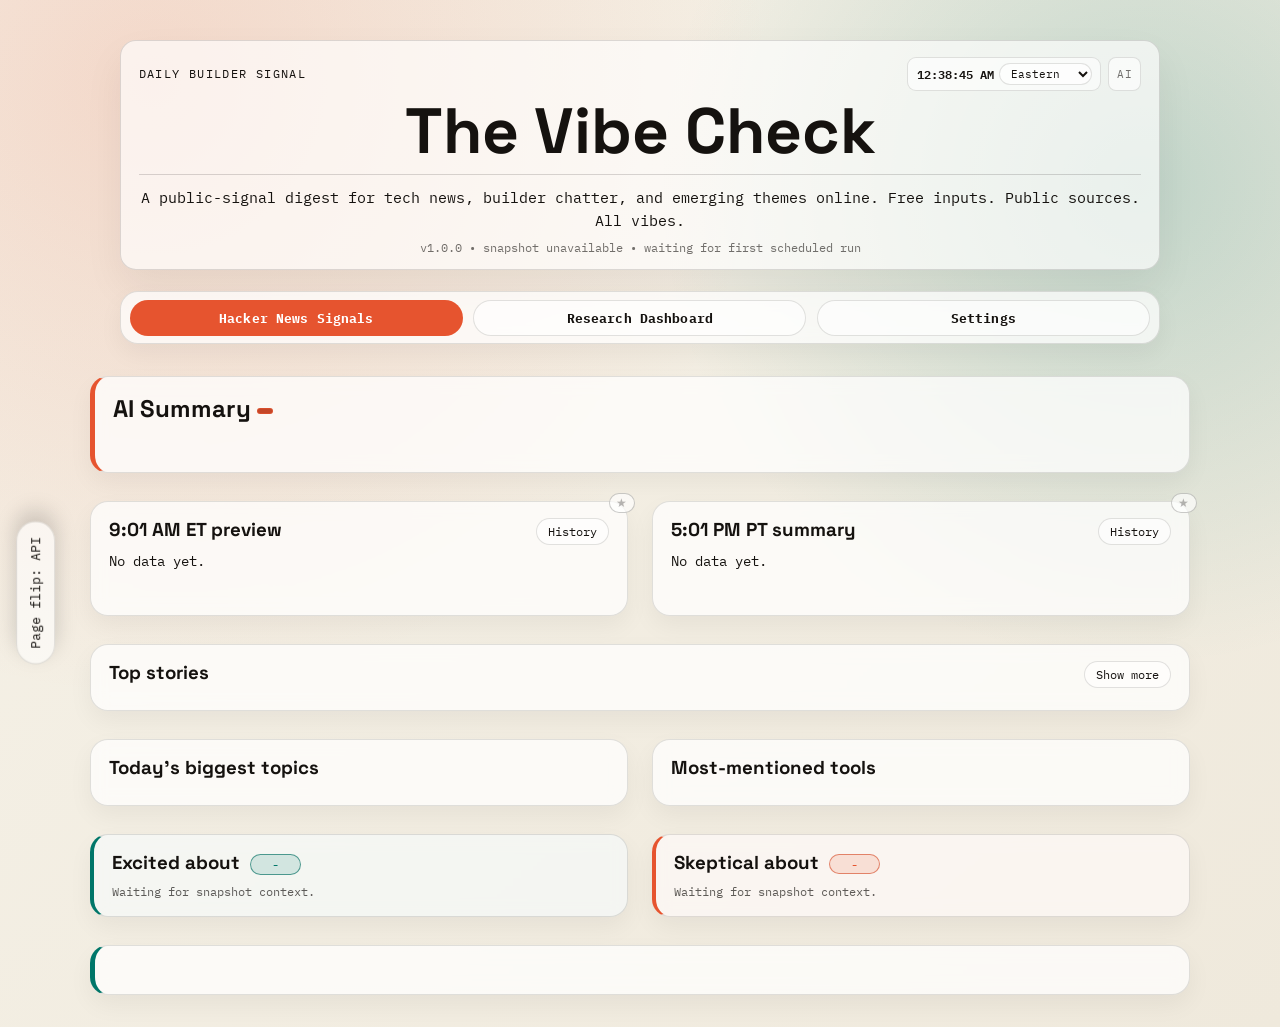
==== web/index.html @ 8e2ea337 "Initial commit: Vibe Check" ====
<!doctype html>
<html lang="en">
  <head>
    <meta charset="UTF-8" />
    <meta name="viewport" content="width=device-width, initial-scale=1.0" />
    <title>The Vibe Check</title>
    <link rel="icon" type="image/svg+xml" href="./favicon.svg" />
    <link rel="preconnect" href="https://fonts.googleapis.com" />
    <link rel="preconnect" href="https://fonts.gstatic.com" crossorigin />
    <link
      href="https://fonts.googleapis.com/css2?family=Space+Grotesk:wght@400;500;700&family=IBM+Plex+Mono:wght@400;500&display=swap"
      rel="stylesheet"
    />
    <link rel="stylesheet" href="./styles.css" />
  </head>
  <body>
    <div class="noise"></div>
    <header class="hero">
      <div class="hero-brand">
        <div class="hero-topline">
          <p class="eyebrow">Daily builder signal</p>
          <div class="hero-top-controls">
            <div class="clock-stack">
              <div class="clock-zone">
                <span id="clockNow" class="clock-now">--:--:--</span>
                <select id="clockTzSelect" class="tz-select" aria-label="US time zone selector">
                  <option value="America/New_York" selected>Eastern</option>
                  <option value="America/Chicago">Central</option>
                  <option value="America/Denver">Mountain</option>
                  <option value="America/Los_Angeles">Pacific</option>
                  <option value="America/Anchorage">Alaska</option>
                  <option value="Pacific/Honolulu">Hawaii</option>
                </select>
              </div>
              <button id="refreshBtn" class="refresh-btn secondary small-btn hero-refresh-inline" hidden>Queue refresh</button>
              <button id="cancelRefreshBtn" class="refresh-btn secondary small-btn hero-refresh-inline cancel-refresh-inline" hidden>Cancel queue</button>
              <button id="aiAutoBtn" class="ai-auto-btn" title="Automatically pick the best AI provider for this runtime. When active, local = Ollama, cloud/AWS = Cloud LLM.">AI 🤖</button>
            </div>
          </div>
        </div>
        <h1>The Vibe Check</h1>
        <p id="meta" class="meta hero-subtitle">A public-signal digest for tech news, builder chatter, and emerging themes online. Free inputs. Public sources. All vibes.</p>
        <p id="versionMeta" class="version-meta">v1.0.0 • snapshot unavailable • waiting for first scheduled run</p>
      </div>
      <div class="hero-actions">
        <button id="pageFlipBtn" class="refresh-btn secondary">Page flip: API</button>
      </div>
    </header>

    <main>
      <section class="panel nav-panel">
        <div class="page-nav">
          <button id="navHnBtn" class="refresh-btn secondary small-btn active">Hacker News Signals</button>
          <button id="navResearchBtn" class="refresh-btn secondary small-btn">Research Dashboard</button>
          <button id="navSettingsBtn" class="refresh-btn secondary small-btn">Settings</button>
        </div>
      </section>

      <div id="hnPage">
      <section id="aiSummaryPanel" class="panel summary-panel">
        <h2>
          AI Summary <span id="aiSummaryBadge" class="badge"></span>
          <span id="snapshotNav" class="snapshot-nav" style="display:none">
            <button id="snapPrevBtn" class="nav-btn" title="Older snapshot">←</button>
            <span id="snapCounter" class="snap-counter"></span>
            <button id="snapNextBtn" class="nav-btn" title="Newer snapshot">→</button>
          </span>
        </h2>
        <p id="aiSummary" class="ai-scroll-box"></p>
      </section>

      <section id="dailyAiSection" class="grid two-col">
        <article class="panel daily-card">
          <span id="previewCronBadge" class="outside-cron-star" title="★ This snapshot was generated by the scheduled cron job. A dimmed star means it was triggered manually.">★</span>
          <div class="panel-header">
            <h3 title="Morning prediction: what will dominate HN today. Based on overnight activity and yesterday's summary.">
              9:01 AM ET preview
            </h3>
            <div class="panel-actions">
              <button id="runPreviewBtn" class="refresh-btn secondary small-btn" hidden>Run now</button>
              <button id="togglePreviewHistoryBtn" class="refresh-btn secondary small-btn">History</button>
            </div>
          </div>
          <p id="previewMeta" class="meta">No data yet.</p>
          <div id="previewSummary" class="summary-empty ai-scroll-box"></div>
          <div id="previewHistory" class="history-list" hidden></div>
        </article>
        <article class="panel daily-card">
          <span id="summaryCronBadge" class="outside-cron-star" title="★ This snapshot was generated by the scheduled cron job. A dimmed star means it was triggered manually.">★</span>
          <div class="panel-header">
            <h3 title="End-of-day recap: what actually happened, how accurate the morning prediction was. Saved to data/daily_summaries.jsonl for trend analysis.">
              5:01 PM PT summary
            </h3>
            <div class="panel-actions">
              <button id="runSummaryBtn" class="refresh-btn secondary small-btn" hidden>Run now</button>
              <button id="toggleSummaryHistoryBtn" class="refresh-btn secondary small-btn">History</button>
            </div>
          </div>
          <p id="summaryMeta" class="meta">No data yet.</p>
          <p id="summarySummary" class="summary-empty ai-scroll-box"></p>
          <div id="summaryHistory" class="history-list" hidden></div>
        </article>
      </section>

      <section class="panel">
        <div class="panel-header">
          <h3 title="Highest-signal stories for this snapshot. Rabbit-hole candidates marked inline have high comment engagement relative to score.">
            Top stories
          </h3>
          <div class="panel-actions">
            <button id="toggleTopStoriesBtn" class="refresh-btn secondary small-btn">Show more</button>
          </div>
        </div>
        <div id="topStories" class="top-stories-list"></div>
      </section>

      <section class="grid two-col">
        <article class="panel">
          <h3 title="Keyword-based clusters across fetched stories and comments.">
            Today's biggest topics
          </h3>
          <ul id="themes" class="list"></ul>
        </article>
        <article class="panel">
          <h3 title="Named technologies detected in titles from this snapshot.">
            Most-mentioned tools
          </h3>
          <ul id="tools" class="list"></ul>
        </article>
      </section>

      <section class="grid two-col">
        <article class="panel signal-panel">
          <h3 title="Higher means optimistic language appears more in top posts/comments.">
            Excited about
            <span id="exciteScore" class="score-pill" tabindex="0" title="Hover for trend and methodology">-</span>
          </h3>
          <p id="exciteNote" class="metric-note">Waiting for snapshot context.</p>
          <div id="excited" class="links"></div>
        </article>
        <article class="panel signal-panel signal-panel--skeptic">
          <h3 title="Higher means caution/risk language appears more in current discussions.">
            Skeptical about
            <span id="skepticScore" class="score-pill score-pill--skeptic" tabindex="0" title="Hover for trend and methodology">-</span>
          </h3>
          <p id="skepticNote" class="metric-note">Waiting for snapshot context.</p>
          <div id="skeptical" class="links"></div>
        </article>
      </section>

      <section class="panel note-panel">
        <p id="architectureNote"></p>
      </section>

      </div>

      <div id="researchPage" hidden>
        <section class="panel summary-panel">
          <div class="research-tabs">
            <button id="tabLocalLlmsBtn" class="refresh-btn secondary small-btn active" title="Ranks local-capable models using public freshness, popularity, and local-fit signals.">Local LLMs</button>
            <button id="tabCloudLlmsBtn" class="refresh-btn secondary small-btn" title="Ranks cloud-hosted models using public metadata and availability signals.">Cloud LLMs</button>
          </div>
          <h2>
            <span id="researchTitle">Live Local LLM Ranking</span>
          </h2>
          <p id="llmRankMeta" class="meta">Pulling latest model signals...</p>
          <div class="llm-vibe-box">
            <h3 title="Short narrative summary of model momentum, risk, and practical recommendation.">LLM vibe check <span id="llmVibeBadge" class="badge">loading</span></h3>
            <p id="llmVibeSummary" class="summary-empty ai-scroll-box">Generating vibe check...</p>
          </div>
        </section>

        <section class="panel">
          <h3 title="Current ranking of models using public metadata signals and rationale.">Ranked models</h3>
          <div id="llmRankList" class="rank-list-grid"></div>
        </section>

        <section class="panel">
          <h3 title="How rankings are produced and what ethical/legal guardrails are in place.">Method and ethics</h3>
          <div class="method-grid">
            <div>
              <h4>How this was found</h4>
              <ul id="llmMethodology" class="list"></ul>
            </div>
            <div>
              <h4>Legal and ethical checks</h4>
              <ul id="llmLegalEthics" class="list"></ul>
            </div>
          </div>
        </section>
      </div>

      <div id="settingsPage" hidden>
        <section class="panel">
          <div class="panel-header">
            <h3>Display and mode</h3>
          </div>
          <div class="settings-grid">
            <div class="provider-toggle">
              <span class="provider-label">AI mode:</span>
              <button id="providerHeuristicBtn" class="refresh-btn secondary small-btn" data-provider="none">Heuristic</button>
              <button id="providerOllamaBtn" class="refresh-btn secondary small-btn" data-provider="ollama" title="Local Ollama — requires Ollama running on this machine">Ollama</button>
              <button id="providerCloudBtn" class="refresh-btn secondary small-btn" data-provider="openai" title="Cloud LLM — not yet implemented" disabled style="opacity:0.45;cursor:not-allowed">Cloud <span style="font-size:0.75em;opacity:0.8">(soon)</span></button>
            </div>
            <div class="settings-row">
              <button id="themeBtn" class="refresh-btn secondary small-btn">Dark mode</button>
              <button id="dotsToggleBtn" class="refresh-btn secondary small-btn" title="Toggle background dot pattern">Dots: on</button>
            </div>
          </div>
        </section>

        <section class="panel">
          <div class="panel-header">
            <h3>Scheduler and status</h3>
            <div class="panel-actions">
                <button id="adminOverrideRefreshBtn" class="refresh-btn secondary small-btn" hidden>Admin override refresh</button>
              <button id="toggleSchedulerPanelBtn" class="refresh-btn secondary small-btn">Show scheduler overview</button>
            </div>
          </div>
          <p id="countdownRow" class="countdown-row">
            <span class="countdown-item"><span id="countdownNextLabel" class="countdown-label">Next scheduled snapshot</span> <span id="countdownNext" class="countdown-value">—</span></span>
          </p>
          <div class="refresh-status-panel settings-status-panel">
            <p id="statusLine" class="status-line" hidden></p>
            <p id="queueRefreshLabel" class="queue-refresh-label" hidden></p>
            <div id="runProgressWrap" class="run-progress" hidden>
              <div class="run-progress-head">
                <span id="runProgressLabel">Refresh in progress</span>
                <span id="runProgressEta" class="run-progress-eta">~45s remaining</span>
              </div>
              <div class="run-progress-track">
                <div id="runProgressBar" class="run-progress-bar"></div>
              </div>
              <p id="runProgressStage" class="run-progress-stage">Pulling source feeds</p>
            </div>
          </div>
          <section id="schedulerOverviewPanel" class="panel" hidden>
            <div class="panel-header">
              <h3>Scheduler overview</h3>
              <div class="panel-actions">
                <button id="refreshSchedulerOverviewBtn" class="refresh-btn secondary small-btn">Refresh schedule</button>
              </div>
            </div>
            <div id="schedulerOverviewBody">
              <p id="schedulerOverviewMeta" class="meta">Loading scheduler info...</p>
              <div id="impatienceBanner" class="impatience-banner" hidden></div>
              <section class="grid two-col">
                <article>
                  <h4>Most recent 3 snapshots</h4>
                  <ul id="schedulerRecentList" class="list"></ul>
                </article>
                <article>
                  <h4>Next upcoming 3 snapshots</h4>
                  <ul id="schedulerUpcomingList" class="list"></ul>
                </article>
              </section>
              <p id="manualQueueMeta" class="meta"></p>
            </div>
          </section>
        </section>

        <section class="panel">
          <h3 title="Recent snapshots. Click any row to open full details from the snapshot details endpoint.">Latest snapshots</h3>
          <ul id="snapshots" class="list snapshots-scroll"></ul>
        </section>

        <section class="panel">
          <h3>Changelog</h3>
          <ul id="changelogList" class="list changelog-list"></ul>
        </section>
      </div>
    </main>
    <div id="tagPopover" class="tag-popover" hidden></div>
    <div id="scorePopover" class="score-popover" hidden></div>
    <div id="snapshotModal" class="snapshot-modal" hidden>
      <div id="snapshotModalBackdrop" class="snapshot-modal-backdrop"></div>
      <section class="snapshot-modal-dialog" role="dialog" aria-modal="true" aria-labelledby="snapshotModalTitle">
        <div class="snapshot-modal-head">
          <h3 id="snapshotModalTitle">Snapshot details</h3>
          <button id="snapshotModalCloseBtn" class="refresh-btn secondary small-btn" type="button">Close</button>
        </div>
        <p id="snapshotModalMeta" class="meta">Choose a snapshot to view details.</p>
        <pre id="snapshotModalBody" class="snapshot-modal-body">No snapshot selected.</pre>
      </section>
    </div>
    <script src="./app.js?v=20260425-43" type="module"></script>
  </body>
</html>
---- web/styles.css ----
:root {
  --bg: #f7f4eb;
  --ink: #15120f;
  --panel: rgba(255, 255, 255, 0.72);
  --line: rgba(21, 18, 15, 0.12);
  --accent: #e6542f;
  --accent-2: #007669;
  --tip-bg: #15120f;
  --tip-ink: #f7f4eb;
  --mono: "IBM Plex Mono", monospace;
  --sans: "Space Grotesk", sans-serif;
}

body[data-theme="dark"] {
  --bg: #11151a;
  --ink: #e8edf4;
  --panel: rgba(27, 32, 40, 0.72);
  --line: rgba(232, 237, 244, 0.15);
  --accent: #ff7a4f;
  --accent-2: #2dbfae;
  --tip-bg: #e8edf4;
  --tip-ink: #12161c;
}

* {
  box-sizing: border-box;
}

a,
a:link,
a:visited {
  color: var(--ink);
  text-decoration: underline;
  text-underline-offset: 3px;
  text-decoration-color: color-mix(in srgb, var(--ink) 35%, transparent);
}

a:hover,
a:active {
  color: var(--accent);
  text-decoration-color: var(--accent);
}

body {
  margin: 0;
  min-height: 100vh;
  font-family: var(--sans);
  color: var(--ink);
  background:
    radial-gradient(circle at 12% 8%, rgba(230, 84, 47, 0.16), transparent 42%),
    radial-gradient(circle at 89% 18%, rgba(0, 118, 105, 0.2), transparent 34%),
    linear-gradient(140deg, #f6f2e8 0%, #efe9dc 100%);
}

body[data-theme="dark"] {
  background:
    radial-gradient(circle at 12% 8%, rgba(255, 122, 79, 0.16), transparent 42%),
    radial-gradient(circle at 89% 18%, rgba(45, 191, 174, 0.2), transparent 34%),
    linear-gradient(140deg, #11151a 0%, #171d24 100%);
}

.noise {
  position: fixed;
  inset: 0;
  pointer-events: none;
  opacity: 0.18;
  background-image: radial-gradient(#000 0.5px, transparent 0.5px);
  background-size: 4px 4px;
  transition: opacity 200ms ease;
}

.noise.dots-off {
  opacity: 0;
  pointer-events: none;
}

main {
  width: min(1100px, 92vw);
  margin: 0 auto;
}

.hero-actions {
  display: flex;
  flex-direction: column;
  gap: 0.45rem;
  align-items: center;
  justify-content: center;
  width: min(1040px, calc(100vw - 2rem));
}

.menu-widget {
  position: relative;
}

.menu-widget > summary {
  list-style: none;
  cursor: pointer;
}

.menu-widget > summary::-webkit-details-marker {
  display: none;
}

.menu-widget-body {
  position: absolute;
  top: calc(100% + 0.35rem);
  right: 0;
  min-width: 280px;
  display: grid;
  gap: 0.45rem;
  padding: 0.55rem;
  border: 1px solid var(--line);
  border-radius: 12px;
  background: color-mix(in srgb, var(--panel) 95%, transparent);
  backdrop-filter: blur(10px);
  box-shadow: 0 12px 26px rgba(0, 0, 0, 0.14);
  z-index: 60;
}

.menu-widget-row {
  display: flex;
  gap: 0.4rem;
  flex-wrap: wrap;
}

.clock-zone {
  display: inline-flex;
  align-items: center;
  gap: 0.35rem;
  padding: 0.3rem 0.55rem;
  border: 1px solid var(--line);
  border-radius: 9px;
  background: color-mix(in srgb, var(--panel) 84%, transparent);
}

.hero-refresh-inline {
  font-size: 0.68rem !important;
  padding: 0.16rem 0.46rem !important;
  border-radius: 6px !important;
  opacity: 0.82;
  transition: opacity 120ms;
  width: 100%;
}

.hero-refresh-inline:hover {
  opacity: 1;
}

.cancel-refresh-inline {
  border-color: color-mix(in srgb, #cf4a2a 65%, var(--line) 35%) !important;
  color: color-mix(in srgb, #cf4a2a 85%, var(--ink) 15%) !important;
}

.clock-now {
  font-family: var(--mono);
  font-size: 0.76rem;
  font-weight: 600;
  white-space: nowrap;
}

.tz-select {
  font-family: var(--mono);
  font-size: 0.7rem;
  border: 1px solid var(--line);
  border-radius: 999px;
  padding: 0.12rem 0.45rem;
  background: color-mix(in srgb, var(--panel) 88%, transparent);
  color: var(--ink);
}

.provider-toggle {
  display: flex;
  align-items: center;
  flex-wrap: wrap;
  gap: 0.5rem;
  padding: 0.7rem 0.85rem;
  border: 1px solid var(--line);
  border-radius: 12px;
  background: color-mix(in srgb, var(--panel) 92%, transparent);
}

.provider-label {
  font-size: 0.72rem;
  color: color-mix(in srgb, var(--ink) 62%, transparent);
  font-family: var(--mono);
  white-space: nowrap;
  margin-right: 0.2rem;
}

.provider-toggle .small-btn.active {
  background: var(--accent);
  color: #fff;
  border-color: var(--accent);
}

.soon-btn {
  opacity: 0.42;
  cursor: not-allowed;
  position: relative;
}

.soon-btn::after {
  content: "soon";
  position: absolute;
  top: -0.5rem;
  right: -0.25rem;
  font-size: 0.55rem;
  font-family: var(--mono);
  background: color-mix(in srgb, var(--ink) 14%, transparent);
  border: 1px solid var(--line);
  border-radius: 999px;
  padding: 0.06rem 0.28rem;
  pointer-events: none;
}

.research-tabs {
  display: inline-flex;
  gap: 0.35rem;
  margin-bottom: 0.6rem;
}

#pageFlipBtn {
  position: fixed;
  left: 1rem;
  top: 50vh;
  transform: translateY(-50%);
  z-index: 40;
  box-shadow: 0 10px 22px rgba(0, 0, 0, 0.18);
  writing-mode: vertical-rl;
  text-orientation: mixed;
  rotate: 180deg;
  padding: 0.9rem 0.6rem;
}

.hero {
  display: flex;
  flex-direction: column;
  align-items: center;
  gap: 0.9rem;
  width: 100%;
  margin: 0;
  padding: 2.5rem 0 0.7rem;
  animation: slideIn 500ms ease;
}

.hero-brand {
  display: flex;
  flex-direction: column;
  align-items: center;
  gap: 0.45rem;
  width: min(1040px, calc(100vw - 2rem));
  padding: 1rem 1.1rem 0.9rem;
  border: 1px solid color-mix(in srgb, var(--ink) 14%, transparent);
  border-radius: 16px;
  background: color-mix(in srgb, var(--panel) 90%, transparent);
  box-shadow: 0 18px 40px rgba(0, 0, 0, 0.06);
  text-align: center;
}

.hero-topline {
  width: 100%;
  display: flex;
  align-items: center;
  justify-content: space-between;
  gap: 0.7rem;
}

.hero-top-controls {
  display: inline-flex;
  align-items: center;
  gap: 0.45rem;
}

.clock-stack {
  display: inline-flex;
  flex-direction: row;
  align-items: center;
  gap: 0.4rem;
  min-width: 0;
}

.ai-auto-btn {
  font-family: var(--mono);
  font-size: 0.7rem;
  border: 1px solid var(--line);
  border-radius: 8px;
  padding: 0;
  background: color-mix(in srgb, var(--panel) 88%, transparent);
  color: color-mix(in srgb, var(--ink) 60%, transparent);
  cursor: pointer;
  user-select: none;
  transition: background 150ms, color 150ms, border-color 150ms, box-shadow 150ms;
  width: 2.1rem;
  height: 2.1rem;
  min-width: 2.1rem;
  display: inline-flex;
  align-items: center;
  justify-content: center;
  letter-spacing: 0.01em;
}

.ai-auto-btn.active {
  background: color-mix(in srgb, #e6542f 18%, var(--panel) 82%);
  border-color: color-mix(in srgb, #e6542f 72%, var(--line) 28%);
  color: color-mix(in srgb, #e6542f 92%, var(--ink) 8%);
  box-shadow: 0 0 0 2px color-mix(in srgb, #e6542f 22%, transparent);
}

.ai-auto-btn[data-mode="manual-ai"] {
  background: color-mix(in srgb, #0f8f6c 14%, var(--panel) 86%);
  border-color: color-mix(in srgb, #0f8f6c 56%, var(--line) 44%);
  color: color-mix(in srgb, #0f8f6c 88%, var(--ink) 12%);
}

#tabLocalLlmsBtn.active {
  background: var(--accent);
  color: #fff;
  border-color: transparent;
}

#tabCloudLlmsBtn.active {
  background: #0f8f6c;
  color: #fff;
  border-color: transparent;
}

.hero-refresh-row {
  display: none;
}

.hero-status-wrap {
  width: min(760px, calc(100vw - 2rem));
  display: flex;
  flex-direction: column;
  align-items: center;
  gap: 0.35rem;
}

.refresh-status-panel {
  width: min(1040px, calc(100vw - 2rem));
  display: grid;
  gap: 0.5rem;
  padding: 0.52rem 0.6rem;
  border: 1px solid var(--line);
  border-radius: 10px;
  background: color-mix(in srgb, var(--panel) 86%, transparent);
}

.settings-status-panel {
  width: 100%;
}

.queue-refresh-label {
  margin: 0;
  min-height: 1.05rem;
  color: color-mix(in srgb, var(--accent-2) 82%, var(--ink));
  font-family: var(--mono);
  font-size: 0.73rem;
  text-align: center;
}

.eyebrow {
  margin: 0;
  text-transform: uppercase;
  letter-spacing: 0.12em;
  font-size: 0.72rem;
  font-family: var(--mono);
}

.countdown-row {
  margin: 0;
  display: flex;
  align-items: center;
  justify-content: center;
  gap: 0.6rem;
  flex-wrap: wrap;
}

.countdown-item {
  display: flex;
  align-items: center;
  gap: 0.35rem;
}

.countdown-label {
  font-size: 0.72rem;
  font-family: var(--font-mono);
  color: var(--muted);
  text-transform: uppercase;
  letter-spacing: 0.06em;
}

.countdown-value {
  font-size: 0.78rem;
  font-family: var(--font-mono);
  font-weight: 500;
  color: var(--accent);
}

.countdown-value.imminent {
  color: #e6542f;
  animation: pulse 1s ease-in-out infinite;
}

@keyframes pulse {
  0%, 100% { opacity: 1; }
  50% { opacity: 0.5; }
}

.countdown-sep {
  color: var(--muted);
  font-size: 0.72rem;
}

.run-progress {
  margin-top: 0;
  width: 100%;
  padding: 0.55rem 0.65rem;
  border: 1px solid var(--line);
  border-radius: 10px;
  background: color-mix(in srgb, var(--panel) 88%, transparent);
}

.run-progress-head {
  display: flex;
  justify-content: space-between;
  align-items: center;
  gap: 0.75rem;
  font-family: var(--mono);
  font-size: 0.78rem;
}

.run-progress-eta {
  color: var(--accent-2);
  white-space: nowrap;
}

.run-progress-eta.overrun {
  color: #d9412d;
  font-weight: 600;
}

.run-progress-track {
  margin-top: 0.38rem;
  height: 8px;
  border-radius: 999px;
  overflow: hidden;
  background: color-mix(in srgb, var(--ink) 10%, transparent);
}

.run-progress-bar {
  width: 0;
  height: 100%;
  border-radius: 999px;
  background: linear-gradient(90deg, var(--accent), var(--accent-2));
  transition: width 220ms ease;
}

.run-progress-stage {
  margin: 0.38rem 0 0;
  font-size: 0.78rem;
  color: color-mix(in srgb, var(--ink) 72%, transparent);
}

h1 {
  margin: 0.2rem 0;
  font-size: clamp(2rem, 6vw, 4rem);
  line-height: 0.95;
}

.meta {
  margin: 0;
  font-family: var(--mono);
  font-size: 0.9rem;
}

main {
  display: grid;
  gap: 2rem;
  padding-bottom: 2rem;
}

#hnPage,
#researchPage,
#settingsPage {
  display: grid;
  gap: 1.75rem;
}

#hnPage[hidden],
#researchPage[hidden],
#settingsPage[hidden] {
  display: none !important;
}

.grid {
  display: grid;
  gap: 1.5rem;
}

.metrics-grid {
  grid-template-columns: repeat(auto-fit, minmax(220px, 1fr));
}

.two-col {
  grid-template-columns: repeat(auto-fit, minmax(300px, 1fr));
}

.three-col {
  grid-template-columns: repeat(auto-fit, minmax(240px, 1fr));
}

.panel {
  background: var(--panel);
  backdrop-filter: blur(8px);
  border: 1px solid var(--line);
  border-radius: 18px;
  padding: 1rem 1.1rem;
  box-shadow: 0 10px 24px rgba(0, 0, 0, 0.05);
  animation: rise 480ms ease;
}

.summary-panel {
  border-left: 5px solid var(--accent);
}

.note-panel {
  border-left: 5px solid var(--accent-2);
}

.signal-panel {
  border-left: 4px solid var(--accent-2);
  background: color-mix(in srgb, var(--panel) 94%, color-mix(in srgb, var(--accent-2) 40%, transparent) 6%);
}

.signal-panel--skeptic {
  border-left-color: var(--accent);
  background: color-mix(in srgb, var(--panel) 94%, color-mix(in srgb, var(--accent) 40%, transparent) 6%);
}

/* Tag popover for topics/tools hover menus */
.tag-popover {
  position: fixed;
  z-index: 200;
  min-width: 220px;
  max-width: 340px;
  max-height: 320px;
  overflow-y: auto;
  background: var(--panel);
  backdrop-filter: blur(12px);
  border: 1px solid var(--line);
  border-radius: 14px;
  padding: 0.55rem 0.7rem;
  box-shadow: 0 12px 32px rgba(0, 0, 0, 0.18);
  font-size: 0.82rem;
}

.tag-popover[hidden] {
  display: none;
}

.tag-popover-title {
  font-family: var(--mono);
  font-size: 0.7rem;
  text-transform: uppercase;
  letter-spacing: 0.06em;
  color: color-mix(in srgb, var(--ink) 56%, transparent);
  margin: 0 0 0.4rem;
}

.tag-popover-list {
  list-style: none;
  margin: 0;
  padding: 0;
  display: grid;
  gap: 0.3rem;
}

.tag-popover-list a {
  display: block;
  line-height: 1.35;
  color: var(--ink);
  text-decoration: none;
  border-radius: 6px;
  padding: 0.18rem 0.3rem;
}

.tag-popover-list a:hover {
  background: color-mix(in srgb, var(--accent) 12%, transparent);
  color: var(--accent);
}

.tag-count-btn {
  display: inline-flex;
  align-items: center;
  gap: 0.2rem;
  background: none;
  border: none;
  padding: 0;
  cursor: pointer;
  color: inherit;
  font: inherit;
  text-align: left;
}

.tag-count {
  display: inline-block;
  font-family: var(--mono);
  font-size: 0.72rem;
  font-weight: 600;
  padding: 0.1rem 0.38rem;
  border-radius: 999px;
  background: color-mix(in srgb, var(--accent-2) 18%, transparent);
  color: var(--accent-2);
  cursor: pointer;
  border: 1px solid color-mix(in srgb, var(--accent-2) 35%, transparent);
  transition: background 120ms ease;
}

.tag-count:hover,
.tag-count.active {
  background: color-mix(in srgb, var(--accent-2) 30%, transparent);
}

h2,
h3 {
  margin: 0 0 0.6rem;
}

.list {
  margin: 0;
  padding-left: 1.1rem;
  display: grid;
  gap: 0.4rem;
}

.hero-subtitle {
  margin-top: 0.1rem;
  padding-top: 0.72rem;
  border-top: 1px solid color-mix(in srgb, var(--ink) 16%, transparent);
  font-size: 0.96rem;
  line-height: 1.5;
  text-align: center;
}

.version-meta {
  margin: 0;
  font-family: var(--mono);
  font-size: 0.74rem;
  color: color-mix(in srgb, var(--ink) 60%, transparent);
}

.status-line {
  margin: 0;
  width: 100%;
  min-height: 1.1rem;
  color: color-mix(in srgb, var(--accent) 84%, var(--ink));
  font-family: var(--mono);
  font-size: 0.76rem;
  text-align: center;
}

.metric {
  margin: 0;
  font-size: 2rem;
  font-weight: 700;
}

.metric-note {
  margin: 0.35rem 0 0;
  font-family: var(--mono);
  font-size: 0.73rem;
  line-height: 1.4;
  color: color-mix(in srgb, var(--ink) 68%, transparent);
}

.impatience-banner {
  margin: 0.55rem 0 0.7rem;
  padding: 0.45rem 0.6rem;
  border: 1px dashed color-mix(in srgb, var(--accent) 75%, transparent);
  border-radius: 10px;
  background: color-mix(in srgb, var(--accent) 12%, transparent);
  font-family: var(--mono);
  font-size: 0.76rem;
  color: color-mix(in srgb, var(--ink) 78%, transparent);
}

.links {
  display: grid;
  gap: 0.55rem;
}

.links a {
  text-decoration-color: color-mix(in srgb, var(--ink) 35%, transparent);
}

.links a:hover {
  color: var(--accent);
}

.refresh-btn {
  border: none;
  border-radius: 999px;
  padding: 0.75rem 1.15rem;
  background: var(--accent);
  color: #fff;
  font-family: var(--mono);
  cursor: pointer;
  transition: transform 150ms ease, opacity 150ms ease;
}

.refresh-btn.secondary {
  background: color-mix(in srgb, var(--panel) 78%, transparent);
  color: var(--ink);
  border: 1px solid var(--line);
}

.refresh-btn:hover {
  transform: translateY(-2px);
  opacity: 0.92;
}

.badge {
  display: inline-block;
  font-size: 0.65rem;
  font-family: var(--mono);
  padding: 0.15rem 0.45rem;
  border-radius: 999px;
  border: 1px solid color-mix(in srgb, var(--accent) 75%, var(--line) 25%);
  vertical-align: middle;
  color: #fff;
  background: color-mix(in srgb, var(--accent) 85%, black 15%);
}

#previewSummary {
  font-size: 0.92rem;
}

#previewSummary .preview-update {
  margin: 0 0 0.35rem;
  color: color-mix(in srgb, var(--ink) 86%, transparent);
}

#previewSummary .preview-list {
  margin: 0.25rem 0 0;
  padding-left: 1.1rem;
  display: grid;
  gap: 0.3rem;
}

#previewSummary .preview-note {
  margin-top: 0.45rem;
  font-size: 0.8rem;
  color: color-mix(in srgb, var(--ink) 64%, transparent);
  font-style: italic;
}

.summary-empty {
  color: color-mix(in srgb, var(--ink) 82%, transparent);
  font-style: italic;
  font-size: 0.9rem;
}

.ai-scroll-box {
  max-height: 230px;
  overflow-y: auto;
  padding-right: 0.25rem;
}

.snapshots-scroll {
  max-height: 320px;
  overflow-y: auto;
  padding-right: 0.25rem;
}

#snapshots {
  list-style: none;
  padding-left: 0;
  gap: 0.5rem;
}

#snapshots li {
  position: relative;
  border: 1px solid var(--line);
  border-radius: 12px;
  padding: 0.45rem 0.6rem;
  background: color-mix(in srgb, var(--panel) 86%, transparent);
  display: grid;
  gap: 0.2rem;
  cursor: pointer;
  transition: background 120ms ease, border-color 120ms ease;
}

#snapshots li:hover {
  background: color-mix(in srgb, var(--panel) 94%, var(--ink) 6%);
  border-color: color-mix(in srgb, var(--accent-2) 45%, var(--line) 55%);
}

#snapshots li + li::before {
  content: "↓";
  position: absolute;
  top: -0.75rem;
  left: 0.7rem;
  font-size: 0.72rem;
  font-family: var(--mono);
  color: color-mix(in srgb, var(--ink) 48%, transparent);
}

.snapshot-chip-row {
  display: flex;
  align-items: center;
  gap: 0.35rem;
}

.snapshot-chip {
  border-radius: 999px;
  border: 1px solid var(--line);
  padding: 0.05rem 0.35rem;
  font-family: var(--mono);
  font-size: 0.64rem;
  text-transform: uppercase;
}

.snapshot-chip.regular {
  color: #0f8f6c;
  border-color: color-mix(in srgb, #0f8f6c 58%, var(--line) 42%);
  background: color-mix(in srgb, #0f8f6c 12%, transparent);
}

.snapshot-chip.daily_preview,
.snapshot-chip.daily_summary {
  color: #cf4a2a;
  border-color: color-mix(in srgb, #cf4a2a 58%, var(--line) 42%);
  background: color-mix(in srgb, #cf4a2a 12%, transparent);
}

.snapshot-when {
  font-family: var(--mono);
  font-size: 0.78rem;
  color: color-mix(in srgb, var(--ink) 84%, transparent);
}

.snapshot-modal {
  position: fixed;
  inset: 0;
  z-index: 260;
  display: grid;
  place-items: center;
}

.snapshot-modal-backdrop {
  position: absolute;
  inset: 0;
  background: rgba(0, 0, 0, 0.38);
  backdrop-filter: blur(3px);
}

.snapshot-modal-dialog {
  position: relative;
  width: min(900px, calc(100vw - 1.6rem));
  max-height: min(82vh, 760px);
  overflow: hidden;
  display: flex;
  flex-direction: column;
  gap: 0.5rem;
  padding: 0.9rem;
  border-radius: 14px;
  border: 1px solid var(--line);
  background: color-mix(in srgb, var(--panel) 96%, transparent);
  box-shadow: 0 22px 44px rgba(0, 0, 0, 0.26);
}

.snapshot-modal-head {
  display: flex;
  align-items: center;
  justify-content: space-between;
  gap: 0.65rem;
}

.snapshot-modal-head h3 {
  margin: 0;
}

.snapshot-modal-body {
  margin: 0;
  flex: 1;
  overflow: auto;
  border: 1px solid var(--line);
  border-radius: 10px;
  background: color-mix(in srgb, var(--panel) 84%, transparent);
  padding: 0.7rem;
  font-family: var(--mono);
  font-size: 0.75rem;
  line-height: 1.45;
  white-space: pre-wrap;
  word-break: break-word;
}

.llm-vibe-box {
  position: relative;
  margin-top: 0.65rem;
  padding-top: 0.6rem;
  border-top: 1px solid var(--line);
}

.llm-vibe-box.background-loading::after {
  content: "";
  position: absolute;
  right: 0.1rem;
  top: 0.15rem;
  width: 10px;
  height: 10px;
  border-radius: 999px;
  border: 2px solid color-mix(in srgb, var(--ink) 18%, transparent);
  border-top-color: color-mix(in srgb, var(--accent) 75%, transparent);
  animation: spin 900ms linear infinite;
  opacity: 0.65;
}

.scheduler-overview-collapsed #schedulerOverviewBody {
  display: none;
}

.scheduler-lane {
  list-style: none;
  margin: 0;
  padding: 0.1rem 0.1rem 0.2rem;
  display: grid;
  gap: 0.45rem;
}

.scheduler-node {
  position: relative;
  border-radius: 12px;
  border: 1px solid var(--line);
  padding: 0.42rem 0.55rem;
  background: color-mix(in srgb, var(--panel) 85%, transparent);
}

.scheduler-node + .scheduler-node::before {
  content: "↓";
  position: absolute;
  top: -0.72rem;
  left: 0.68rem;
  font-size: 0.72rem;
  font-family: var(--mono);
  color: color-mix(in srgb, var(--ink) 45%, transparent);
}

.scheduler-node.recent {
  border-color: color-mix(in srgb, #0f8f6c 56%, var(--line) 44%);
  background: color-mix(in srgb, #0f8f6c 13%, var(--panel) 87%);
}

.scheduler-node.upcoming {
  border-color: color-mix(in srgb, #e6542f 60%, var(--line) 40%);
  background: color-mix(in srgb, #e6542f 11%, var(--panel) 89%);
}

.scheduler-chip-row {
  display: flex;
  align-items: center;
  gap: 0.35rem;
  margin-bottom: 0.2rem;
}

.scheduler-chip {
  display: inline-block;
  border-radius: 999px;
  border: 1px solid var(--line);
  padding: 0.06rem 0.4rem;
  font-family: var(--mono);
  font-size: 0.65rem;
  letter-spacing: 0.02em;
  text-transform: uppercase;
}

.scheduler-chip.recent {
  color: #0f8f6c;
  border-color: color-mix(in srgb, #0f8f6c 60%, var(--line) 40%);
  background: color-mix(in srgb, #0f8f6c 12%, transparent);
}

.scheduler-chip.upcoming {
  color: #cf4a2a;
  border-color: color-mix(in srgb, #cf4a2a 62%, var(--line) 38%);
  background: color-mix(in srgb, #cf4a2a 13%, transparent);
}

.scheduler-kind {
  font-size: 0.74rem;
  color: color-mix(in srgb, var(--ink) 72%, transparent);
}

.scheduler-time {
  font-family: var(--mono);
  font-size: 0.79rem;
  color: color-mix(in srgb, var(--ink) 86%, transparent);
}

.daily-card {
  position: relative;
}

.outside-cron-star {
  position: absolute;
  top: -0.58rem;
  right: -0.5rem;
  z-index: 3;
  border-radius: 999px;
  padding: 0.08rem 0.42rem;
  font-family: var(--mono);
  font-size: 0.72rem;
  border: 1px solid color-mix(in srgb, var(--ink) 22%, transparent);
  background: color-mix(in srgb, var(--panel) 90%, transparent);
  color: color-mix(in srgb, var(--ink) 30%, transparent);
  cursor: default;
  transition: color 200ms, border-color 200ms, background 200ms, box-shadow 200ms;
}

.outside-cron-star.scheduled {
  border-color: color-mix(in srgb, #efb000 68%, var(--line) 32%);
  background: color-mix(in srgb, #efb000 20%, var(--panel) 80%);
  color: #efb000;
  box-shadow: 0 3px 10px color-mix(in srgb, #efb000 26%, transparent);
}

@keyframes spin {
  to {
    transform: rotate(360deg);
  }
}

.llm-vibe-box h3 {
  display: flex;
  align-items: center;
  gap: 0.4rem;
  margin: 0 0 0.35rem;
}

.metric.endpoint-text {
  font-size: 0.9rem;
  line-height: 1.35;
  font-family: var(--mono);
  font-weight: 500;
  word-break: break-word;
}

.info {
  position: relative;
  display: inline-grid;
  place-items: center;
  width: 1.1rem;
  height: 1.1rem;
  margin-left: 0.28rem;
  border: 1px solid var(--line);
  border-radius: 999px;
  font-size: 0.72rem;
  font-family: var(--mono);
  cursor: help;
  vertical-align: middle;
}

.tip {
  position: absolute;
  left: 50%;
  bottom: calc(100% + 8px);
  transform: translateX(-50%);
  min-width: 220px;
  max-width: 280px;
  padding: 0.45rem 0.55rem;
  border-radius: 8px;
  background: var(--tip-bg);
  color: var(--tip-ink);
  font-family: var(--mono);
  font-size: 0.72rem;
  line-height: 1.4;
  opacity: 0;
  pointer-events: none;
  transition: opacity 120ms ease;
  z-index: 5;
}

.info:hover .tip,
.info:focus .tip {
  opacity: 1;
}

.chart-card {
  position: relative;
}

.chart {
  display: block;
  width: 100%;
  height: 160px;
  border: 1px solid var(--line);
  border-radius: 10px;
  background: rgba(255, 255, 255, 0.25);
}

body[data-theme="dark"] .chart {
  background: rgba(0, 0, 0, 0.15);
}

.chart-empty {
  margin: 0.45rem 0 0;
  color: color-mix(in srgb, var(--ink) 72%, transparent);
  font-size: 0.85rem;
}

body[data-theme="dark"] .chart-empty {
  color: rgba(232, 237, 244, 0.6);
}

/* ---- Panel header with inline action buttons ---- */
.panel-header {
  display: flex;
  justify-content: space-between;
  align-items: flex-start;
  gap: 0.5rem;
  margin-bottom: 0.4rem;
}

.panel-header h3 {
  margin-bottom: 0;
}

.panel-actions {
  display: flex;
  gap: 0.4rem;
  flex-shrink: 0;
}

.nav-panel {
  margin-top: -0.25rem;
  padding: 0.45rem 0.55rem;
  justify-self: center;
  width: min(1040px, 96vw);
}

.page-nav {
  display: grid;
  grid-template-columns: repeat(3, minmax(180px, 1fr));
  gap: 0.65rem;
  width: min(1020px, 92vw);
}

#navHnBtn,
#navResearchBtn,
#navRedditBtn,
#navSettingsBtn {
  padding: 0.52rem 1rem;
  font-size: 0.84rem;
  font-weight: 700;
  letter-spacing: 0.01em;
  width: 100%;
}

.small-btn.active {
  background: var(--accent);
  color: #fff;
  border-color: transparent;
}

.small-btn {
  padding: 0.3rem 0.7rem;
  font-size: 0.72rem;
}

/* ---- Hidden elements ---- */
[hidden] {
  display: none !important;
}

/* ---- Daily history list ---- */
.history-list {
  margin-top: 0.75rem;
  display: grid;
  gap: 0.3rem;
  max-height: 300px;
  overflow-y: auto;
}

#llmRankList {
  max-height: none;
  overflow: visible;
  grid-template-columns: repeat(auto-fit, minmax(320px, 1fr));
  gap: 0.45rem;
}

.history-entry {
  border-top: 1px solid var(--line);
  padding-top: 0.35rem;
}

.history-grid {
  display: grid;
  grid-template-columns: minmax(180px, 2fr) minmax(40px, 0.5fr) minmax(70px, 0.7fr) minmax(90px, 1fr);
  gap: 0.45rem;
  align-items: center;
}

.history-grid-header {
  font-family: var(--mono);
  font-size: 0.67rem;
  text-transform: uppercase;
  letter-spacing: 0.05em;
  color: color-mix(in srgb, var(--ink) 52%, transparent);
  padding-bottom: 0.18rem;
  border-bottom: 1px solid var(--line);
}

.history-grid-row {
  width: 100%;
}

.history-entry-meta {
  font-family: var(--mono);
  font-size: 0.78rem;
  color: color-mix(in srgb, var(--ink) 72%, transparent);
  cursor: pointer;
  display: grid;
  border: 0;
  background: transparent;
  text-align: left;
  padding: 0;
}

.history-entry-meta:hover {
  color: var(--accent);
}

.history-entry-body {
  margin-top: 0.3rem;
  font-size: 0.85rem;
  font-style: italic;
  color: color-mix(in srgb, var(--ink) 82%, transparent);
  line-height: 1.45;
}

.cron-pill {
  display: inline-block;
  font-family: var(--mono);
  font-size: 0.62rem;
  margin-left: 0.28rem;
  padding: 0.02rem 0.32rem;
  border: 1px solid color-mix(in srgb, var(--accent) 70%, transparent);
  border-radius: 999px;
  color: var(--accent);
  background: color-mix(in srgb, var(--accent) 12%, transparent);
}

.cron-star {
  margin-left: 0.2rem;
  color: #efb000;
}

.source-links {
  margin-top: 0.3rem;
  display: flex;
  gap: 0.6rem;
  flex-wrap: wrap;
}

.source-links a {
  font-family: var(--mono);
  font-size: 0.7rem;
  color: color-mix(in srgb, var(--accent-2) 58%, var(--ink) 42%);
}

.source-links a:hover {
  color: color-mix(in srgb, var(--accent) 72%, var(--ink) 28%);
}

/* ---- Research ranking grid ---- */
.rank-list-grid {
  display: grid;
  grid-template-columns: repeat(auto-fill, minmax(280px, 1fr));
  gap: 0.6rem;
}

.method-grid {
  display: grid;
  grid-template-columns: 1fr 1fr;
  gap: 1.2rem;
}

@media (max-width: 640px) {
  .method-grid {
    grid-template-columns: 1fr;
  }
}

/* ---- Research ranking cards ---- */
.rank-card {
  border: 1px solid var(--line);
  border-radius: 14px;
  padding: 0.62rem 0.72rem;
  background: color-mix(in srgb, var(--panel) 80%, transparent);
}

.rank-card + .rank-card {
  margin-top: 0;
}

.rank-card-head {
  display: flex;
  align-items: baseline;
  justify-content: space-between;
  gap: 0.55rem;
}

.rank-score-pill {
  font-family: var(--mono);
  font-size: 0.7rem;
  border-radius: 999px;
  padding: 0.14rem 0.5rem;
  border: 1px solid var(--line);
  background: color-mix(in srgb, var(--ink) 8%, transparent);
  white-space: nowrap;
  flex-shrink: 0;
}

.settings-grid {
  display: grid;
  gap: 1rem;
}

.settings-row {
  display: flex;
  gap: 0.6rem;
  flex-wrap: wrap;
}

#settingsPage .panel {
  padding: 1.2rem 1.25rem;
}

.changelog-list {
  gap: 0.65rem;
}

.rank-title {
  margin: 0;
  font-size: 0.96rem;
  line-height: 1.2;
  color: var(--ink);
}

.rank-title-link {
  color: var(--ink);
}

.rank-title-link:hover {
  color: var(--accent);
}

.score-explain {
  margin: 0.2rem 0 0;
  font-family: var(--mono);
  font-size: 0.68rem;
  color: color-mix(in srgb, var(--ink) 48%, transparent);
  line-height: 1.3;
}

.rank-signals-row {
  margin: 0.2rem 0 0.15rem;
  font-family: var(--mono);
  font-size: 0.7rem;
  color: color-mix(in srgb, var(--accent-2) 74%, var(--ink) 26%);
}

.rank-rationale {
  margin: 0;
  font-size: 0.8rem;
  line-height: 1.35;
  color: color-mix(in srgb, var(--ink) 82%, transparent);
}

.rank-bullets {
  margin: 0.38rem 0 0;
  padding-left: 1.1rem;
  display: grid;
  gap: 0.28rem;
  list-style: disc;
}

.rank-source-line .fake-link,
.fake-link {
  font-family: var(--mono);
  font-size: 0.72rem;
  color: color-mix(in srgb, var(--ink) 55%, transparent);
  text-decoration: underline;
  text-underline-offset: 3px;
  text-decoration-color: color-mix(in srgb, var(--ink) 35%, transparent);
  cursor: pointer;
}

.rank-source-line .fake-link:hover,
.fake-link:hover {
  color: var(--accent);
  text-decoration-color: var(--accent);
}

/* ---- Story link with reason ---- */
.top-stories-list {
  display: grid;
  gap: 0.5rem;
}

.link-item {
  border: 1px solid var(--line);
  border-radius: 12px;
  padding: 0.6rem 0.75rem;
  background: color-mix(in srgb, var(--panel) 80%, transparent);
  transition: background 120ms;
}

.link-item:hover {
  background: color-mix(in srgb, var(--panel) 94%, var(--ink) 6%);
}

.link-title-row {
  font-size: 0.9rem;
  font-weight: 600;
  line-height: 1.3;
}

.link-title-text {
  color: var(--ink);
}

.link-score-meta {
  font-family: var(--mono);
  font-size: 0.72rem;
  font-weight: 400;
  color: color-mix(in srgb, var(--ink) 50%, transparent);
}

.story-badge {
  display: inline-flex;
  align-items: center;
  margin-left: 0.4rem;
  padding: 0.06rem 0.36rem;
  border-radius: 999px;
  border: 1px solid color-mix(in srgb, var(--accent) 55%, var(--line) 45%);
  background: color-mix(in srgb, var(--accent) 12%, transparent);
  color: color-mix(in srgb, var(--accent) 82%, var(--ink));
  font-family: var(--mono);
  font-size: 0.62rem;
  text-transform: uppercase;
  letter-spacing: 0.03em;
  vertical-align: middle;
}

.score-pill {
  display: inline-flex;
  align-items: center;
  justify-content: center;
  margin: 0 0.35rem;
  min-width: 3.2rem;
  padding: 0.1rem 0.46rem;
  border-radius: 999px;
  font-family: var(--mono);
  font-size: 0.72rem;
  font-weight: 700;
  cursor: pointer;
  color: var(--accent-2);
  border: 1px solid color-mix(in srgb, var(--accent-2) 60%, var(--line) 40%);
  background: color-mix(in srgb, var(--accent-2) 14%, transparent);
}

.score-pill--skeptic {
  color: var(--accent);
  border-color: color-mix(in srgb, var(--accent) 60%, var(--line) 40%);
  background: color-mix(in srgb, var(--accent) 14%, transparent);
}

.score-popover {
  position: fixed;
  z-index: 240;
  min-width: 260px;
  max-width: 360px;
  background: var(--panel);
  backdrop-filter: blur(12px);
  border: 1px solid var(--line);
  border-radius: 14px;
  box-shadow: 0 14px 34px rgba(0, 0, 0, 0.2);
  padding: 0.6rem 0.7rem;
}

.score-popover[hidden] {
  display: none;
}

.score-popover-title {
  margin: 0;
  font-family: var(--mono);
  font-size: 0.78rem;
  font-weight: 700;
}

.score-popover-note {
  margin: 0.35rem 0 0.45rem;
  font-size: 0.75rem;
  line-height: 1.4;
  color: color-mix(in srgb, var(--ink) 74%, transparent);
}

.score-popover-chart {
  color: color-mix(in srgb, var(--ink) 74%, transparent);
  border-top: 1px solid var(--line);
  padding-top: 0.45rem;
}

.link-bullets {
  margin: 0.3rem 0 0;
  padding-left: 1.2rem;
  display: grid;
  gap: 0.25rem;
  list-style: disc;
}

.link-reason {
  font-size: 0.76rem;
  font-style: italic;
  color: color-mix(in srgb, var(--ink) 58%, transparent);
  font-family: var(--mono);
  line-height: 1.35;
}

.link-summary {
  font-size: 0.74rem;
  color: color-mix(in srgb, var(--ink) 62%, transparent);
  line-height: 1.32;
}

.link-read a {
  font-family: var(--mono);
  font-size: 0.72rem;
  color: color-mix(in srgb, var(--ink) 55%, transparent);
}

.link-read a:hover {
  color: var(--accent);
}

#manualHistoryPane,
#scheduledHistoryPane {
  margin-top: 0.4rem;
}

/* ---- Snapshot navigation in AI summary ---- */
.snapshot-nav {
  display: inline-flex;
  align-items: center;
  gap: 0.4rem;
  margin-left: 0.75rem;
  vertical-align: middle;
}

.nav-btn {
  border: 1px solid var(--line);
  border-radius: 999px;
  background: color-mix(in srgb, var(--panel) 78%, transparent);
  color: var(--ink);
  font-family: var(--mono);
  font-size: 0.85rem;
  padding: 0.15rem 0.55rem;
  cursor: pointer;
  transition: transform 150ms ease;
}

.nav-btn:hover:not(:disabled) {
  transform: translateY(-1px);
  color: var(--accent);
}

.nav-btn:disabled {
  opacity: 0.35;
  cursor: not-allowed;
}

.snap-counter {
  font-family: var(--mono);
  font-size: 0.72rem;
  color: color-mix(in srgb, var(--ink) 65%, transparent);
}

/* ---- Chart range label ---- */
.chart-range {
  margin: 0.3rem 0 0;
  font-family: var(--mono);
  font-size: 0.72rem;
  color: color-mix(in srgb, var(--ink) 58%, transparent);
  text-align: center;
}

@keyframes rise {
  from {
    transform: translateY(10px);
    opacity: 0;
  }
  to {
    transform: translateY(0);
    opacity: 1;
  }
}

@keyframes slideIn {
  from {
    transform: translateY(-12px);
    opacity: 0;
  }
  to {
    transform: translateY(0);
    opacity: 1;
  }
}
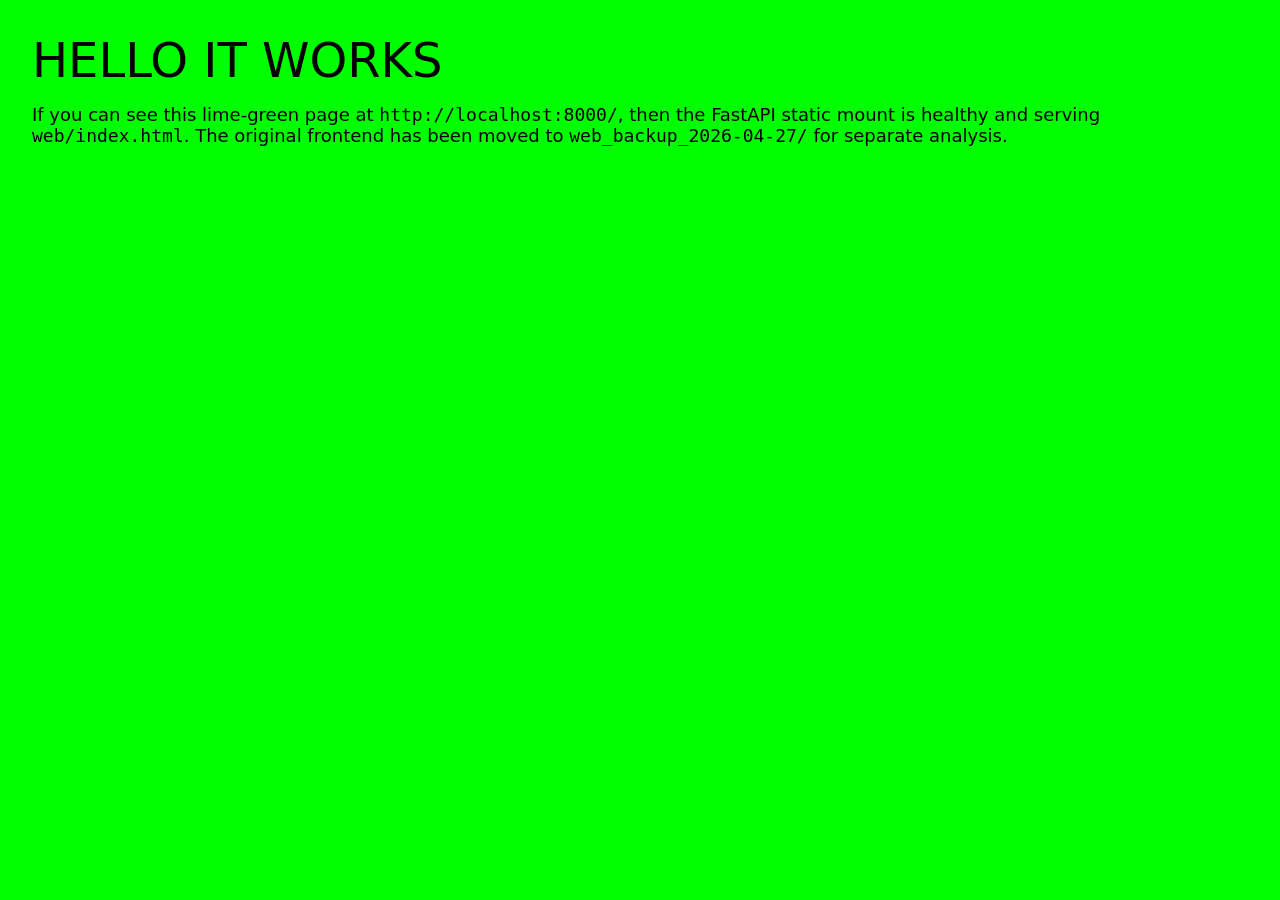
==== commit 7fae2f40: "saving temp fixed state" ====
--- a/web/index.html
+++ b/web/index.html
@@ -3,286 +3,15 @@
   <head>
     <meta charset="UTF-8" />
     <meta name="viewport" content="width=device-width, initial-scale=1.0" />
-    <title>The Vibe Check</title>
-    <link rel="icon" type="image/svg+xml" href="./favicon.svg" />
-    <link rel="preconnect" href="https://fonts.googleapis.com" />
-    <link rel="preconnect" href="https://fonts.gstatic.com" crossorigin />
-    <link
-      href="https://fonts.googleapis.com/css2?family=Space+Grotesk:wght@400;500;700&family=IBM+Plex+Mono:wght@400;500&display=swap"
-      rel="stylesheet"
-    />
-    <link rel="stylesheet" href="./styles.css" />
+    <title>The Vibe Check — minimal</title>
   </head>
-  <body>
-    <div class="noise"></div>
-    <header class="hero">
-      <div class="hero-brand">
-        <div class="hero-topline">
-          <p class="eyebrow">Daily builder signal</p>
-          <div class="hero-top-controls">
-            <div class="clock-stack">
-              <div class="clock-zone">
-                <span id="clockNow" class="clock-now">--:--:--</span>
-                <select id="clockTzSelect" class="tz-select" aria-label="US time zone selector">
-                  <option value="America/New_York" selected>Eastern</option>
-                  <option value="America/Chicago">Central</option>
-                  <option value="America/Denver">Mountain</option>
-                  <option value="America/Los_Angeles">Pacific</option>
-                  <option value="America/Anchorage">Alaska</option>
-                  <option value="Pacific/Honolulu">Hawaii</option>
-                </select>
-              </div>
-              <button id="refreshBtn" class="refresh-btn secondary small-btn hero-refresh-inline" hidden>Queue refresh</button>
-              <button id="cancelRefreshBtn" class="refresh-btn secondary small-btn hero-refresh-inline cancel-refresh-inline" hidden>Cancel queue</button>
-              <button id="aiAutoBtn" class="ai-auto-btn" title="Automatically pick the best AI provider for this runtime. When active, local = Ollama, cloud/AWS = Cloud LLM.">AI 🤖</button>
-            </div>
-          </div>
-        </div>
-        <h1>The Vibe Check</h1>
-        <p id="meta" class="meta hero-subtitle">A public-signal digest for tech news, builder chatter, and emerging themes online. Free inputs. Public sources. All vibes.</p>
-        <p id="versionMeta" class="version-meta">v1.0.0 • snapshot unavailable • waiting for first scheduled run</p>
-      </div>
-      <div class="hero-actions">
-        <button id="pageFlipBtn" class="refresh-btn secondary">Page flip: API</button>
-      </div>
-    </header>
-
-    <main>
-      <section class="panel nav-panel">
-        <div class="page-nav">
-          <button id="navHnBtn" class="refresh-btn secondary small-btn active">Hacker News Signals</button>
-          <button id="navResearchBtn" class="refresh-btn secondary small-btn">Research Dashboard</button>
-          <button id="navSettingsBtn" class="refresh-btn secondary small-btn">Settings</button>
-        </div>
-      </section>
-
-      <div id="hnPage">
-      <section id="aiSummaryPanel" class="panel summary-panel">
-        <h2>
-          AI Summary <span id="aiSummaryBadge" class="badge"></span>
-          <span id="snapshotNav" class="snapshot-nav" style="display:none">
-            <button id="snapPrevBtn" class="nav-btn" title="Older snapshot">←</button>
-            <span id="snapCounter" class="snap-counter"></span>
-            <button id="snapNextBtn" class="nav-btn" title="Newer snapshot">→</button>
-          </span>
-        </h2>
-        <p id="aiSummary" class="ai-scroll-box"></p>
-      </section>
-
-      <section id="dailyAiSection" class="grid two-col">
-        <article class="panel daily-card">
-          <span id="previewCronBadge" class="outside-cron-star" title="★ This snapshot was generated by the scheduled cron job. A dimmed star means it was triggered manually.">★</span>
-          <div class="panel-header">
-            <h3 title="Morning prediction: what will dominate HN today. Based on overnight activity and yesterday's summary.">
-              9:01 AM ET preview
-            </h3>
-            <div class="panel-actions">
-              <button id="runPreviewBtn" class="refresh-btn secondary small-btn" hidden>Run now</button>
-              <button id="togglePreviewHistoryBtn" class="refresh-btn secondary small-btn">History</button>
-            </div>
-          </div>
-          <p id="previewMeta" class="meta">No data yet.</p>
-          <div id="previewSummary" class="summary-empty ai-scroll-box"></div>
-          <div id="previewHistory" class="history-list" hidden></div>
-        </article>
-        <article class="panel daily-card">
-          <span id="summaryCronBadge" class="outside-cron-star" title="★ This snapshot was generated by the scheduled cron job. A dimmed star means it was triggered manually.">★</span>
-          <div class="panel-header">
-            <h3 title="End-of-day recap: what actually happened, how accurate the morning prediction was. Saved to data/daily_summaries.jsonl for trend analysis.">
-              5:01 PM PT summary
-            </h3>
-            <div class="panel-actions">
-              <button id="runSummaryBtn" class="refresh-btn secondary small-btn" hidden>Run now</button>
-              <button id="toggleSummaryHistoryBtn" class="refresh-btn secondary small-btn">History</button>
-            </div>
-          </div>
-          <p id="summaryMeta" class="meta">No data yet.</p>
-          <p id="summarySummary" class="summary-empty ai-scroll-box"></p>
-          <div id="summaryHistory" class="history-list" hidden></div>
-        </article>
-      </section>
-
-      <section class="panel">
-        <div class="panel-header">
-          <h3 title="Highest-signal stories for this snapshot. Rabbit-hole candidates marked inline have high comment engagement relative to score.">
-            Top stories
-          </h3>
-          <div class="panel-actions">
-            <button id="toggleTopStoriesBtn" class="refresh-btn secondary small-btn">Show more</button>
-          </div>
-        </div>
-        <div id="topStories" class="top-stories-list"></div>
-      </section>
-
-      <section class="grid two-col">
-        <article class="panel">
-          <h3 title="Keyword-based clusters across fetched stories and comments.">
-            Today's biggest topics
-          </h3>
-          <ul id="themes" class="list"></ul>
-        </article>
-        <article class="panel">
-          <h3 title="Named technologies detected in titles from this snapshot.">
-            Most-mentioned tools
-          </h3>
-          <ul id="tools" class="list"></ul>
-        </article>
-      </section>
-
-      <section class="grid two-col">
-        <article class="panel signal-panel">
-          <h3 title="Higher means optimistic language appears more in top posts/comments.">
-            Excited about
-            <span id="exciteScore" class="score-pill" tabindex="0" title="Hover for trend and methodology">-</span>
-          </h3>
-          <p id="exciteNote" class="metric-note">Waiting for snapshot context.</p>
-          <div id="excited" class="links"></div>
-        </article>
-        <article class="panel signal-panel signal-panel--skeptic">
-          <h3 title="Higher means caution/risk language appears more in current discussions.">
-            Skeptical about
-            <span id="skepticScore" class="score-pill score-pill--skeptic" tabindex="0" title="Hover for trend and methodology">-</span>
-          </h3>
-          <p id="skepticNote" class="metric-note">Waiting for snapshot context.</p>
-          <div id="skeptical" class="links"></div>
-        </article>
-      </section>
-
-      <section class="panel note-panel">
-        <p id="architectureNote"></p>
-      </section>
-
-      </div>
-
-      <div id="researchPage" hidden>
-        <section class="panel summary-panel">
-          <div class="research-tabs">
-            <button id="tabLocalLlmsBtn" class="refresh-btn secondary small-btn active" title="Ranks local-capable models using public freshness, popularity, and local-fit signals.">Local LLMs</button>
-            <button id="tabCloudLlmsBtn" class="refresh-btn secondary small-btn" title="Ranks cloud-hosted models using public metadata and availability signals.">Cloud LLMs</button>
-          </div>
-          <h2>
-            <span id="researchTitle">Live Local LLM Ranking</span>
-          </h2>
-          <p id="llmRankMeta" class="meta">Pulling latest model signals...</p>
-          <div class="llm-vibe-box">
-            <h3 title="Short narrative summary of model momentum, risk, and practical recommendation.">LLM vibe check <span id="llmVibeBadge" class="badge">loading</span></h3>
-            <p id="llmVibeSummary" class="summary-empty ai-scroll-box">Generating vibe check...</p>
-          </div>
-        </section>
-
-        <section class="panel">
-          <h3 title="Current ranking of models using public metadata signals and rationale.">Ranked models</h3>
-          <div id="llmRankList" class="rank-list-grid"></div>
-        </section>
-
-        <section class="panel">
-          <h3 title="How rankings are produced and what ethical/legal guardrails are in place.">Method and ethics</h3>
-          <div class="method-grid">
-            <div>
-              <h4>How this was found</h4>
-              <ul id="llmMethodology" class="list"></ul>
-            </div>
-            <div>
-              <h4>Legal and ethical checks</h4>
-              <ul id="llmLegalEthics" class="list"></ul>
-            </div>
-          </div>
-        </section>
-      </div>
-
-      <div id="settingsPage" hidden>
-        <section class="panel">
-          <div class="panel-header">
-            <h3>Display and mode</h3>
-          </div>
-          <div class="settings-grid">
-            <div class="provider-toggle">
-              <span class="provider-label">AI mode:</span>
-              <button id="providerHeuristicBtn" class="refresh-btn secondary small-btn" data-provider="none">Heuristic</button>
-              <button id="providerOllamaBtn" class="refresh-btn secondary small-btn" data-provider="ollama" title="Local Ollama — requires Ollama running on this machine">Ollama</button>
-              <button id="providerCloudBtn" class="refresh-btn secondary small-btn" data-provider="openai" title="Cloud LLM — not yet implemented" disabled style="opacity:0.45;cursor:not-allowed">Cloud <span style="font-size:0.75em;opacity:0.8">(soon)</span></button>
-            </div>
-            <div class="settings-row">
-              <button id="themeBtn" class="refresh-btn secondary small-btn">Dark mode</button>
-              <button id="dotsToggleBtn" class="refresh-btn secondary small-btn" title="Toggle background dot pattern">Dots: on</button>
-            </div>
-          </div>
-        </section>
-
-        <section class="panel">
-          <div class="panel-header">
-            <h3>Scheduler and status</h3>
-            <div class="panel-actions">
-                <button id="adminOverrideRefreshBtn" class="refresh-btn secondary small-btn" hidden>Admin override refresh</button>
-              <button id="toggleSchedulerPanelBtn" class="refresh-btn secondary small-btn">Show scheduler overview</button>
-            </div>
-          </div>
-          <p id="countdownRow" class="countdown-row">
-            <span class="countdown-item"><span id="countdownNextLabel" class="countdown-label">Next scheduled snapshot</span> <span id="countdownNext" class="countdown-value">—</span></span>
-          </p>
-          <div class="refresh-status-panel settings-status-panel">
-            <p id="statusLine" class="status-line" hidden></p>
-            <p id="queueRefreshLabel" class="queue-refresh-label" hidden></p>
-            <div id="runProgressWrap" class="run-progress" hidden>
-              <div class="run-progress-head">
-                <span id="runProgressLabel">Refresh in progress</span>
-                <span id="runProgressEta" class="run-progress-eta">~45s remaining</span>
-              </div>
-              <div class="run-progress-track">
-                <div id="runProgressBar" class="run-progress-bar"></div>
-              </div>
-              <p id="runProgressStage" class="run-progress-stage">Pulling source feeds</p>
-            </div>
-          </div>
-          <section id="schedulerOverviewPanel" class="panel" hidden>
-            <div class="panel-header">
-              <h3>Scheduler overview</h3>
-              <div class="panel-actions">
-                <button id="refreshSchedulerOverviewBtn" class="refresh-btn secondary small-btn">Refresh schedule</button>
-              </div>
-            </div>
-            <div id="schedulerOverviewBody">
-              <p id="schedulerOverviewMeta" class="meta">Loading scheduler info...</p>
-              <div id="impatienceBanner" class="impatience-banner" hidden></div>
-              <section class="grid two-col">
-                <article>
-                  <h4>Most recent 3 snapshots</h4>
-                  <ul id="schedulerRecentList" class="list"></ul>
-                </article>
-                <article>
-                  <h4>Next upcoming 3 snapshots</h4>
-                  <ul id="schedulerUpcomingList" class="list"></ul>
-                </article>
-              </section>
-              <p id="manualQueueMeta" class="meta"></p>
-            </div>
-          </section>
-        </section>
-
-        <section class="panel">
-          <h3 title="Recent snapshots. Click any row to open full details from the snapshot details endpoint.">Latest snapshots</h3>
-          <ul id="snapshots" class="list snapshots-scroll"></ul>
-        </section>
-
-        <section class="panel">
-          <h3>Changelog</h3>
-          <ul id="changelogList" class="list changelog-list"></ul>
-        </section>
-      </div>
-    </main>
-    <div id="tagPopover" class="tag-popover" hidden></div>
-    <div id="scorePopover" class="score-popover" hidden></div>
-    <div id="snapshotModal" class="snapshot-modal" hidden>
-      <div id="snapshotModalBackdrop" class="snapshot-modal-backdrop"></div>
-      <section class="snapshot-modal-dialog" role="dialog" aria-modal="true" aria-labelledby="snapshotModalTitle">
-        <div class="snapshot-modal-head">
-          <h3 id="snapshotModalTitle">Snapshot details</h3>
-          <button id="snapshotModalCloseBtn" class="refresh-btn secondary small-btn" type="button">Close</button>
-        </div>
-        <p id="snapshotModalMeta" class="meta">Choose a snapshot to view details.</p>
-        <pre id="snapshotModalBody" class="snapshot-modal-body">No snapshot selected.</pre>
-      </section>
-    </div>
-    <script src="./app.js?v=20260425-43" type="module"></script>
+  <body style="background:lime;font-size:48px;font-family:system-ui;padding:2rem;margin:0;">
+    HELLO IT WORKS
+    <p style="font-size:18px;margin-top:1rem;">
+      If you can see this lime-green page at <code>http://localhost:8000/</code>,
+      then the FastAPI static mount is healthy and serving <code>web/index.html</code>.
+      The original frontend has been moved to <code>web_backup_2026-04-27/</code>
+      for separate analysis.
+    </p>
   </body>
 </html>
